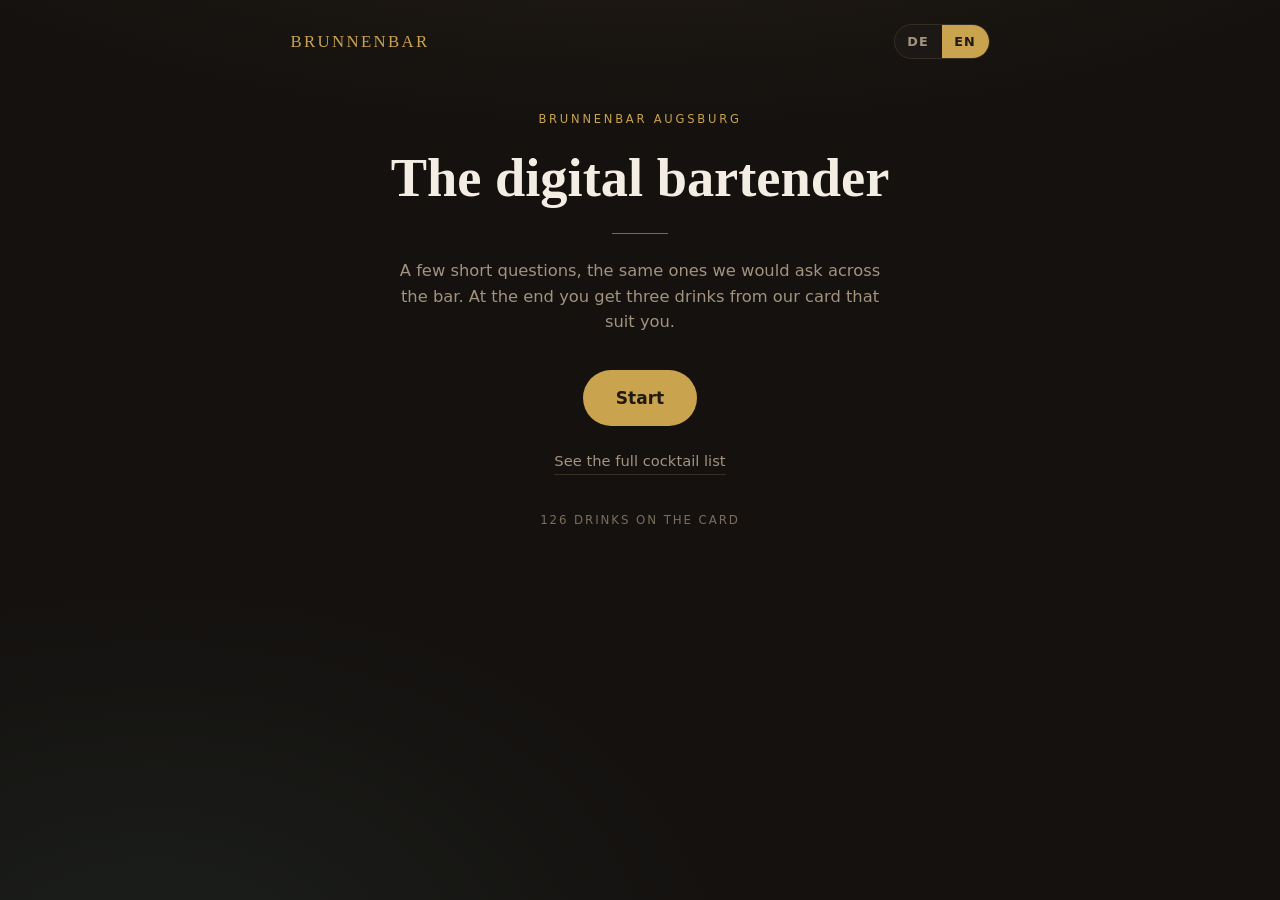
==== index.html @ a4b864c9 "Drive the recommender from the bar's own export Replaces the hand-inferred 43-drink menu with the Ba" ====
<!doctype html>
<html lang="de">
<head>
  <meta charset="utf-8">
  <meta name="viewport" content="width=device-width, initial-scale=1, viewport-fit=cover">
  <title>Der digitale Barkeeper – BrunnenBar Augsburg</title>
  <meta name="description" content="Sieben Fragen, drei passende Cocktails von unserer Karte. Der digitale Barkeeper der BrunnenBar in Augsburg.">
  <meta name="theme-color" content="#14110f">

  <meta property="og:type" content="website">
  <meta property="og:title" content="Der digitale Barkeeper – BrunnenBar">
  <meta property="og:description" content="Sieben Fragen, drei passende Cocktails von unserer Karte.">
  <meta property="og:locale" content="de_DE">
  <meta property="og:locale:alternate" content="en_GB">

  <link rel="icon" href="assets/favicon.svg" type="image/svg+xml">
  <link rel="stylesheet" href="assets/styles.css">
</head>
<body>
  <div class="shell">
    <header class="top">
      <a class="brand" href="https://brunnenbar.com">BrunnenBar</a>
      <nav class="lang" id="lang-toggle" aria-label="Sprache / Language"></nav>
    </header>

    <main id="stage" aria-live="polite"></main>

    <p id="live" class="sr-only" role="status" aria-live="polite"></p>

    <noscript>
      <h1>Der digitale Barkeeper</h1>
      <p>Für die Cocktail-Empfehlung wird JavaScript benötigt.
         Unsere vollständige Karte findest du hier:
         <a href="https://brunnenbar.com/cocktailkarte/">zur Cocktailkarte</a>.</p>
      <p><em>The cocktail recommender needs JavaScript. You can always find our full
         list <a href="https://brunnenbar.com/cocktailkarte/">here</a>.</em></p>
    </noscript>
  </div>

  <script src="data/menu.js"></script>
  <script src="data/questions.js"></script>
  <script src="assets/engine.js"></script>
  <script src="assets/app.js"></script>
</body>
</html>
---- assets/styles.css ----
/* =========================================================================
   BrunnenBar — Der digitale Barkeeper
   Mobile-first: most guests will open this on a phone, at a table, in low
   light. Large tap targets, high contrast, no hover-only affordances.
   ========================================================================= */

:root {
  --ink:        #14110f;
  --ink-2:      #1c1815;
  --ink-3:      #262019;
  --line:       #362d24;
  --line-soft:  #2b241d;

  --brass:      #c9a34e;
  --brass-lit:  #e3c684;
  --water:      #5d9d93;

  --cream:      #f4ede3;
  --muted:      #a2937f;
  --muted-dim:  #7a6d5d;

  --radius:     14px;
  --radius-lg:  20px;
  --maxw:       46rem;

  --serif: "Iowan Old Style", "Palatino Linotype", Palatino, Georgia, "Times New Roman", serif;
  --sans:  ui-sans-serif, system-ui, -apple-system, "Segoe UI", Roboto, "Helvetica Neue", Arial, sans-serif;

  --ease: cubic-bezier(0.22, 0.61, 0.36, 1);
}

*, *::before, *::after { box-sizing: border-box; }

html { -webkit-text-size-adjust: 100%; }

body {
  margin: 0;
  background: var(--ink);
  background-image:
    radial-gradient(90rem 40rem at 50% -18rem, rgba(201, 163, 78, 0.13), transparent 65%),
    radial-gradient(60rem 40rem at 12% 108%, rgba(93, 157, 147, 0.10), transparent 60%);
  background-attachment: fixed;
  color: var(--cream);
  font-family: var(--sans);
  font-size: 17px;
  line-height: 1.55;
  min-height: 100vh;
  -webkit-font-smoothing: antialiased;
}

h1, h2, h3 { font-family: var(--serif); font-weight: 600; line-height: 1.15; margin: 0; }

.shell {
  max-width: var(--maxw);
  margin: 0 auto;
  padding: 1.5rem 1.15rem 4rem;
}

/* ---------------------------------------------------------------- header */

.top {
  display: flex;
  align-items: center;
  justify-content: space-between;
  gap: 1rem;
  padding-bottom: 1.75rem;
}

.brand {
  font-family: var(--serif);
  font-size: 1.05rem;
  letter-spacing: 0.14em;
  text-transform: uppercase;
  color: var(--brass);
  text-decoration: none;
}

.lang {
  display: inline-flex;
  border: 1px solid var(--line);
  border-radius: 999px;
  overflow: hidden;
  background: var(--ink-2);
}

.lang button {
  appearance: none;
  border: 0;
  background: transparent;
  color: var(--muted);
  font: inherit;
  font-size: 0.8rem;
  font-weight: 600;
  letter-spacing: 0.08em;
  padding: 0.42rem 0.8rem;
  cursor: pointer;
  transition: color 0.18s var(--ease), background 0.18s var(--ease);
}

.lang button[aria-pressed="true"] { background: var(--brass); color: #211a10; }
.lang button:not([aria-pressed="true"]):hover { color: var(--cream); }

/* ------------------------------------------------------------ transitions */

.stage > * { animation: rise 0.42s var(--ease) both; }

@keyframes rise {
  from { opacity: 0; transform: translateY(10px); }
  to   { opacity: 1; transform: none; }
}

@media (prefers-reduced-motion: reduce) {
  .stage > *, * { animation: none !important; transition-duration: 0.01ms !important; }
}

/* ----------------------------------------------------------------- intro */

.intro { text-align: center; padding: 1.5rem 0 0; }

.kicker {
  font-size: 0.72rem;
  letter-spacing: 0.24em;
  text-transform: uppercase;
  color: var(--brass);
  margin: 0 0 1.1rem;
}

.intro h1 { font-size: clamp(2.3rem, 9vw, 3.4rem); }

.rule {
  width: 3.5rem;
  height: 1px;
  background: var(--brass);
  border: 0;
  margin: 1.5rem auto;
  opacity: 0.6;
}

.lede {
  color: var(--muted);
  max-width: 32rem;
  margin: 0 auto 2.25rem;
  font-size: 1.02rem;
}

/* --------------------------------------------------------------- buttons */

.btn {
  appearance: none;
  font: inherit;
  font-weight: 600;
  cursor: pointer;
  border-radius: 999px;
  padding: 0.85rem 2rem;
  border: 1px solid transparent;
  transition: transform 0.15s var(--ease), background 0.18s var(--ease),
              border-color 0.18s var(--ease), color 0.18s var(--ease);
}

.btn:active { transform: translateY(1px); }

/* The "full card" action is an <a>, not a <button> — strip the link chrome. */
a.btn { text-decoration: none; display: inline-block; }

.btn-primary { background: var(--brass); color: #211a10; }
.btn-primary:hover { background: var(--brass-lit); }
.btn-primary[disabled] {
  background: var(--ink-3);
  color: var(--muted-dim);
  cursor: not-allowed;
  border-color: var(--line);
}

.btn-ghost { background: transparent; color: var(--muted); border-color: var(--line); }
.btn-ghost:hover { color: var(--cream); border-color: var(--brass); }

.btn-quiet {
  background: none;
  border: 0;
  color: var(--muted-dim);
  font: inherit;
  font-size: 0.9rem;
  text-decoration: underline;
  text-underline-offset: 4px;
  cursor: pointer;
  padding: 0.5rem;
}
.btn-quiet:hover { color: var(--cream); }

.link-card {
  display: inline-block;
  margin-top: 1.5rem;
  color: var(--muted);
  font-size: 0.92rem;
  text-decoration: none;
  border-bottom: 1px solid var(--line);
  padding-bottom: 2px;
}
.link-card:hover { color: var(--brass); border-color: var(--brass); }

/* ------------------------------------------------------------------ quiz */

.progress { margin-bottom: 2rem; }

.progress-track {
  height: 2px;
  background: var(--line-soft);
  border-radius: 2px;
  overflow: hidden;
}

.progress-fill {
  height: 100%;
  background: var(--brass);
  width: 0;
  transition: width 0.45s var(--ease);
}

.progress-label {
  margin-top: 0.7rem;
  font-size: 0.74rem;
  letter-spacing: 0.18em;
  text-transform: uppercase;
  color: var(--muted-dim);
}

.q-title { font-size: clamp(1.6rem, 5.5vw, 2.15rem); margin-bottom: 0.6rem; }
.q-sub { color: var(--muted); margin: 0 0 1.75rem; font-size: 0.96rem; }

.options { display: grid; gap: 0.7rem; grid-template-columns: 1fr; }

@media (min-width: 34rem) {
  .options.cols-2 { grid-template-columns: 1fr 1fr; }
}

.option {
  appearance: none;
  text-align: left;
  font: inherit;
  color: var(--cream);
  background: var(--ink-2);
  border: 1px solid var(--line-soft);
  border-radius: var(--radius);
  padding: 1rem 1.15rem;
  cursor: pointer;
  display: flex;
  align-items: center;
  gap: 0.9rem;
  min-height: 3.6rem;
  transition: border-color 0.18s var(--ease), background 0.18s var(--ease),
              transform 0.12s var(--ease);
}

.option:hover { border-color: var(--brass); background: var(--ink-3); }
.option:active { transform: translateY(1px); }

.option[aria-pressed="true"] {
  border-color: var(--brass);
  background: linear-gradient(180deg, rgba(201, 163, 78, 0.16), rgba(201, 163, 78, 0.07));
}

.option-mark {
  flex: 0 0 auto;
  width: 1.15rem;
  height: 1.15rem;
  border-radius: 50%;
  border: 1.5px solid var(--muted-dim);
  display: grid;
  place-items: center;
  transition: border-color 0.18s var(--ease);
}

.option[aria-pressed="true"] .option-mark { border-color: var(--brass); }

.option-mark::after {
  content: "";
  width: 0.55rem;
  height: 0.55rem;
  border-radius: 50%;
  background: var(--brass);
  transform: scale(0);
  transition: transform 0.2s var(--ease);
}

.option[aria-pressed="true"] .option-mark::after { transform: scale(1); }

.option-body { min-width: 0; }
.option-label { font-weight: 600; display: block; }
.option-hint { display: block; color: var(--muted); font-size: 0.85rem; margin-top: 0.12rem; }

.nav {
  display: flex;
  align-items: center;
  justify-content: space-between;
  gap: 1rem;
  margin-top: 1.9rem;
  flex-wrap: wrap;
}

.nav-right { display: flex; align-items: center; gap: 0.6rem; margin-left: auto; }

/* --------------------------------------------------------------- results */

.results-head { text-align: center; margin-bottom: 2.25rem; }
.results-head h2 { font-size: clamp(1.9rem, 6.5vw, 2.6rem); }
.results-head p { color: var(--muted); margin: 0.7rem 0 0; font-size: 0.95rem; }

.notice {
  border: 1px solid var(--line);
  border-left: 2px solid var(--water);
  background: var(--ink-2);
  border-radius: var(--radius);
  padding: 0.85rem 1.1rem;
  color: var(--muted);
  font-size: 0.9rem;
  margin-bottom: 1.5rem;
}

.card {
  background: var(--ink-2);
  border: 1px solid var(--line-soft);
  border-radius: var(--radius-lg);
  padding: 1.5rem 1.35rem;
  margin-bottom: 1rem;
}

.card.hero {
  border-color: rgba(201, 163, 78, 0.45);
  background:
    linear-gradient(180deg, rgba(201, 163, 78, 0.08), transparent 45%),
    var(--ink-2);
}

.card-rank {
  font-size: 0.68rem;
  letter-spacing: 0.22em;
  text-transform: uppercase;
  color: var(--brass);
  margin-bottom: 0.85rem;
}

.card-top {
  display: flex;
  align-items: baseline;
  justify-content: space-between;
  gap: 1rem;
  flex-wrap: wrap;
}

.card h3 { font-size: clamp(1.5rem, 5vw, 1.95rem); }
.card.alt h3 { font-size: 1.3rem; }

.match {
  font-size: 0.76rem;
  letter-spacing: 0.1em;
  color: var(--muted-dim);
  white-space: nowrap;
  font-variant-numeric: tabular-nums;
}

.badges { display: flex; flex-wrap: wrap; gap: 0.4rem; margin-top: 0.75rem; }

.badge {
  font-size: 0.68rem;
  letter-spacing: 0.11em;
  text-transform: uppercase;
  font-weight: 600;
  padding: 0.28rem 0.6rem;
  border-radius: 999px;
  border: 1px solid var(--line);
  color: var(--muted);
}

.badge.house  { color: var(--brass); border-color: rgba(201, 163, 78, 0.5); }
.badge.zero   { color: var(--water); border-color: rgba(93, 157, 147, 0.5); }
.badge.na     { color: var(--water); border-color: rgba(93, 157, 147, 0.35); }

.note {
  font-family: var(--serif);
  font-size: 1.06rem;
  line-height: 1.5;
  color: var(--cream);
  margin: 1.1rem 0 0;
}

.card.alt .note { font-size: 0.98rem; color: var(--muted); }

.meta { margin-top: 1.25rem; padding-top: 1.15rem; border-top: 1px solid var(--line-soft); }

.meta-row { display: flex; gap: 0.6rem; font-size: 0.88rem; margin-top: 0.5rem; }
.meta-row:first-child { margin-top: 0; }

.meta-key {
  flex: 0 0 auto;
  color: var(--muted-dim);
  text-transform: uppercase;
  letter-spacing: 0.1em;
  font-size: 0.66rem;
  padding-top: 0.28rem;
  width: 5.5rem;
}

.meta-val { color: var(--muted); }

.why { margin: 1.15rem 0 0; padding: 0; list-style: none; }

.why li {
  position: relative;
  padding-left: 1.3rem;
  color: var(--muted);
  font-size: 0.9rem;
  margin-top: 0.35rem;
}

.why li::before {
  content: "";
  position: absolute;
  left: 0.15rem;
  top: 0.62rem;
  width: 0.42rem;
  height: 0.42rem;
  border-radius: 50%;
  background: var(--brass);
  opacity: 0.75;
}

.section-label {
  font-size: 0.7rem;
  letter-spacing: 0.22em;
  text-transform: uppercase;
  color: var(--muted-dim);
  margin: 2.5rem 0 1rem;
  display: flex;
  align-items: center;
  gap: 0.9rem;
}

.section-label::after {
  content: "";
  flex: 1;
  height: 1px;
  background: var(--line-soft);
}

.results-actions {
  display: flex;
  gap: 0.8rem;
  justify-content: center;
  flex-wrap: wrap;
  margin-top: 2.25rem;
}

/* ---------------------------------------------------------------- footer */

.foot {
  margin-top: 3.5rem;
  padding-top: 1.5rem;
  border-top: 1px solid var(--line-soft);
  color: var(--muted-dim);
  font-size: 0.8rem;
  text-align: center;
}

/* --------------------------------------------------------------- a11y ---- */

:focus-visible {
  outline: 2px solid var(--brass);
  outline-offset: 3px;
  border-radius: 4px;
}

.sr-only {
  position: absolute;
  width: 1px; height: 1px;
  padding: 0; margin: -1px;
  overflow: hidden;
  clip: rect(0 0 0 0);
  white-space: nowrap;
  border: 0;
}

/* --------------------------------------------------------------- print --- */

@media print {
  body { background: #fff; color: #000; }
  .top, .results-actions, .nav, .foot { display: none; }
  .card { border: 1px solid #ccc; background: #fff; page-break-inside: avoid; }
  .card h3, .note, .meta-val, .why li { color: #000; }
}

/* ------------------------------------------------------ strength scale --- */

.scale { display: grid; grid-template-columns: repeat(3, 1fr); gap: 0.6rem; }

@media (min-width: 34rem) { .scale { grid-template-columns: repeat(6, 1fr); } }

.scale-stop {
  appearance: none;
  font: inherit;
  color: var(--muted);
  background: var(--ink-2);
  border: 1px solid var(--line-soft);
  border-radius: var(--radius);
  padding: 0.85rem 0.4rem 0.7rem;
  cursor: pointer;
  display: flex;
  flex-direction: column;
  align-items: center;
  gap: 0.6rem;
  min-height: 4.4rem;
  transition: border-color 0.18s var(--ease), background 0.18s var(--ease),
              color 0.18s var(--ease);
}

.scale-stop:hover { border-color: var(--brass); background: var(--ink-3); }

.scale-stop[aria-pressed="true"] {
  border-color: var(--brass);
  color: var(--cream);
  background: linear-gradient(180deg, rgba(201, 163, 78, 0.16), rgba(201, 163, 78, 0.07));
}

/* Five pips per stop, filled to show intensity. Zero filled = alcohol free. */
.pips { display: flex; gap: 3px; height: 0.9rem; align-items: center; }

.pip {
  width: 0.34rem;
  height: 0.34rem;
  border-radius: 50%;
  background: var(--line);
  transition: background 0.18s var(--ease), transform 0.18s var(--ease);
}

.pip.on { background: var(--muted-dim); }

.scale-stop[aria-pressed="true"] .pip.on { background: var(--brass); transform: scale(1.25); }

.scale-label { font-size: 0.82rem; font-weight: 600; text-align: center; line-height: 1.2; }

/* ------------------------------------------------------ result extras --- */

.bartender-note {
  margin: 0.9rem 0 0;
  padding-left: 0.9rem;
  border-left: 2px solid var(--line);
  color: var(--muted);
  font-size: 0.9rem;
  line-height: 1.5;
}

.badge.best { color: var(--brass); border-color: rgba(201, 163, 78, 0.4); }
.badge.off  { color: var(--muted-dim); }

.meta-val.price { font-variant-numeric: tabular-nums; color: var(--cream); }

.data-note {
  margin-top: 2.25rem;
  font-size: 0.74rem;
  letter-spacing: 0.16em;
  text-transform: uppercase;
  color: var(--muted-dim);
}
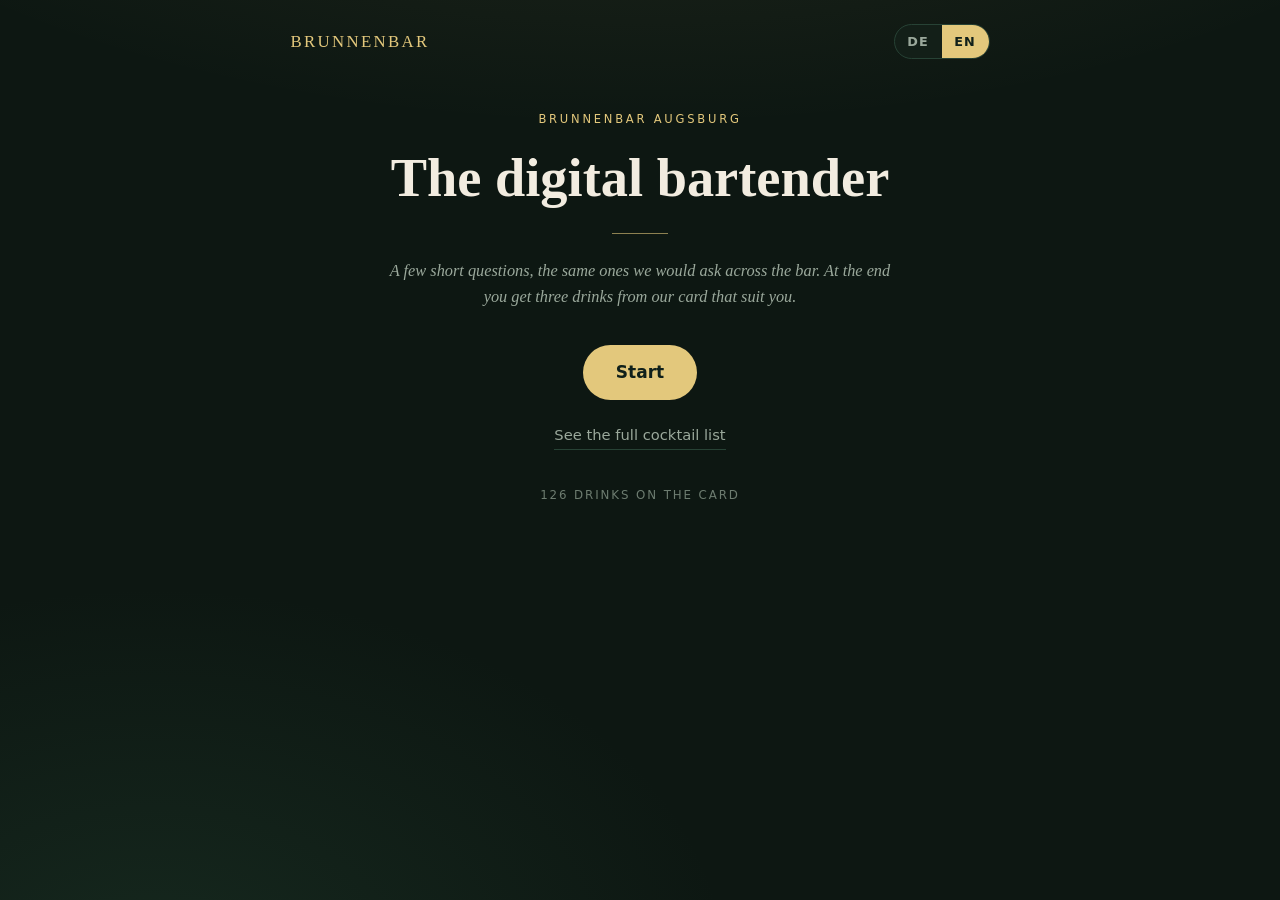
==== commit 1031ed6f: "Bring the palette onto the BrunnenBar brand Takes the forest green and champagne gold from the logo," ====
--- a/index.html
+++ b/index.html
@@ -4,12 +4,12 @@
   <meta charset="utf-8">
   <meta name="viewport" content="width=device-width, initial-scale=1, viewport-fit=cover">
   <title>Der digitale Barkeeper – BrunnenBar Augsburg</title>
-  <meta name="description" content="Sieben Fragen, drei passende Cocktails von unserer Karte. Der digitale Barkeeper der BrunnenBar in Augsburg.">
-  <meta name="theme-color" content="#14110f">
+  <meta name="description" content="Ein paar kurze Fragen, drei passende Drinks von unserer Karte. Der digitale Barkeeper der BrunnenBar in Augsburg.">
+  <meta name="theme-color" content="#0d1712">
 
   <meta property="og:type" content="website">
   <meta property="og:title" content="Der digitale Barkeeper – BrunnenBar">
-  <meta property="og:description" content="Sieben Fragen, drei passende Cocktails von unserer Karte.">
+  <meta property="og:description" content="Ein paar kurze Fragen, drei passende Drinks von unserer Karte.">
   <meta property="og:locale" content="de_DE">
   <meta property="og:locale:alternate" content="en_GB">
 
--- a/assets/styles.css
+++ b/assets/styles.css
@@ -5,19 +5,31 @@
    ========================================================================= */
 
 :root {
-  --ink:        #14110f;
-  --ink-2:      #1c1815;
-  --ink-3:      #262019;
-  --line:       #362d24;
-  --line-soft:  #2b241d;
-
-  --brass:      #c9a34e;
-  --brass-lit:  #e3c684;
-  --water:      #5d9d93;
-
-  --cream:      #f4ede3;
-  --muted:      #a2937f;
-  --muted-dim:  #7a6d5d;
+  /* BrunnenBar's forest green, driven right down to a near-black ground so
+     the page stays the dark version while still reading as the brand. Every
+     neutral carries the same green bias, which is what keeps it from looking
+     like a generic dark theme with a gold accent bolted on. */
+  --ink:        #0d1712;
+  --ink-2:      #131f18;
+  --ink-3:      #1a2a20;
+  --line:       #274235;
+  --line-soft:  #1e3327;
+
+  /* Champagne gold, straight off the logo and the printed card. */
+  --gold:       #e3c87c;
+  --gold-lit:   #f1dda6;
+  --gold-deep:  #c9a95c;
+
+  /* The card's own green, kept at full strength for secondary marks. */
+  --green:      #35664a;
+  --green-lit:  #5f9d76;
+
+  --cream:      #f2ece0;
+  --muted:      #9aa89b;
+  --muted-dim:  #6d7c70;
+
+  /* Text sitting on a gold fill. */
+  --on-gold:    #10201a;
 
   --radius:     14px;
   --radius-lg:  20px;
@@ -37,8 +49,8 @@
   margin: 0;
   background: var(--ink);
   background-image:
-    radial-gradient(90rem 40rem at 50% -18rem, rgba(201, 163, 78, 0.13), transparent 65%),
-    radial-gradient(60rem 40rem at 12% 108%, rgba(93, 157, 147, 0.10), transparent 60%);
+    radial-gradient(90rem 40rem at 50% -18rem, rgba(227, 200, 124, 0.11), transparent 65%),
+    radial-gradient(60rem 40rem at 12% 108%, rgba(53, 102, 74, 0.22), transparent 60%);
   background-attachment: fixed;
   color: var(--cream);
   font-family: var(--sans);
@@ -71,7 +83,7 @@
   font-size: 1.05rem;
   letter-spacing: 0.14em;
   text-transform: uppercase;
-  color: var(--brass);
+  color: var(--gold);
   text-decoration: none;
 }
 
@@ -97,7 +109,7 @@
   transition: color 0.18s var(--ease), background 0.18s var(--ease);
 }
 
-.lang button[aria-pressed="true"] { background: var(--brass); color: #211a10; }
+.lang button[aria-pressed="true"] { background: var(--gold); color: var(--on-gold); }
 .lang button:not([aria-pressed="true"]):hover { color: var(--cream); }
 
 /* ------------------------------------------------------------ transitions */
@@ -121,7 +133,7 @@
   font-size: 0.72rem;
   letter-spacing: 0.24em;
   text-transform: uppercase;
-  color: var(--brass);
+  color: var(--gold);
   margin: 0 0 1.1rem;
 }
 
@@ -130,13 +142,15 @@
 .rule {
   width: 3.5rem;
   height: 1px;
-  background: var(--brass);
+  background: var(--gold);
   border: 0;
   margin: 1.5rem auto;
   opacity: 0.6;
 }
 
 .lede {
+  font-family: var(--serif);
+  font-style: italic;
   color: var(--muted);
   max-width: 32rem;
   margin: 0 auto 2.25rem;
@@ -162,8 +176,8 @@
 /* The "full card" action is an <a>, not a <button> — strip the link chrome. */
 a.btn { text-decoration: none; display: inline-block; }
 
-.btn-primary { background: var(--brass); color: #211a10; }
-.btn-primary:hover { background: var(--brass-lit); }
+.btn-primary { background: var(--gold); color: var(--on-gold); }
+.btn-primary:hover { background: var(--gold-lit); }
 .btn-primary[disabled] {
   background: var(--ink-3);
   color: var(--muted-dim);
@@ -172,7 +186,7 @@
 }
 
 .btn-ghost { background: transparent; color: var(--muted); border-color: var(--line); }
-.btn-ghost:hover { color: var(--cream); border-color: var(--brass); }
+.btn-ghost:hover { color: var(--cream); border-color: var(--gold); }
 
 .btn-quiet {
   background: none;
@@ -196,7 +210,7 @@
   border-bottom: 1px solid var(--line);
   padding-bottom: 2px;
 }
-.link-card:hover { color: var(--brass); border-color: var(--brass); }
+.link-card:hover { color: var(--gold); border-color: var(--gold); }
 
 /* ------------------------------------------------------------------ quiz */
 
@@ -211,7 +225,7 @@
 
 .progress-fill {
   height: 100%;
-  background: var(--brass);
+  background: var(--gold);
   width: 0;
   transition: width 0.45s var(--ease);
 }
@@ -251,12 +265,12 @@
               transform 0.12s var(--ease);
 }
 
-.option:hover { border-color: var(--brass); background: var(--ink-3); }
+.option:hover { border-color: var(--gold); background: var(--ink-3); }
 .option:active { transform: translateY(1px); }
 
 .option[aria-pressed="true"] {
-  border-color: var(--brass);
-  background: linear-gradient(180deg, rgba(201, 163, 78, 0.16), rgba(201, 163, 78, 0.07));
+  border-color: var(--gold);
+  background: linear-gradient(180deg, rgba(227, 200, 124, 0.15), rgba(227, 200, 124, 0.06));
 }
 
 .option-mark {
@@ -270,14 +284,14 @@
   transition: border-color 0.18s var(--ease);
 }
 
-.option[aria-pressed="true"] .option-mark { border-color: var(--brass); }
+.option[aria-pressed="true"] .option-mark { border-color: var(--gold); }
 
 .option-mark::after {
   content: "";
   width: 0.55rem;
   height: 0.55rem;
   border-radius: 50%;
-  background: var(--brass);
+  background: var(--gold);
   transform: scale(0);
   transition: transform 0.2s var(--ease);
 }
@@ -307,7 +321,7 @@
 
 .notice {
   border: 1px solid var(--line);
-  border-left: 2px solid var(--water);
+  border-left: 2px solid var(--green-lit);
   background: var(--ink-2);
   border-radius: var(--radius);
   padding: 0.85rem 1.1rem;
@@ -325,9 +339,9 @@
 }
 
 .card.hero {
-  border-color: rgba(201, 163, 78, 0.45);
+  border-color: rgba(227, 200, 124, 0.45);
   background:
-    linear-gradient(180deg, rgba(201, 163, 78, 0.08), transparent 45%),
+    linear-gradient(180deg, rgba(227, 200, 124, 0.07), transparent 45%),
     var(--ink-2);
 }
 
@@ -335,7 +349,7 @@
   font-size: 0.68rem;
   letter-spacing: 0.22em;
   text-transform: uppercase;
-  color: var(--brass);
+  color: var(--gold);
   margin-bottom: 0.85rem;
 }
 
@@ -371,12 +385,13 @@
   color: var(--muted);
 }
 
-.badge.house  { color: var(--brass); border-color: rgba(201, 163, 78, 0.5); }
-.badge.zero   { color: var(--water); border-color: rgba(93, 157, 147, 0.5); }
-.badge.na     { color: var(--water); border-color: rgba(93, 157, 147, 0.35); }
+.badge.house  { color: var(--gold); border-color: rgba(227, 200, 124, 0.5); }
+.badge.zero   { color: var(--green-lit); border-color: rgba(95, 157, 118, 0.5); }
+.badge.na     { color: var(--green-lit); border-color: rgba(95, 157, 118, 0.35); }
 
 .note {
   font-family: var(--serif);
+  font-style: italic;
   font-size: 1.06rem;
   line-height: 1.5;
   color: var(--cream);
@@ -420,7 +435,7 @@
   width: 0.42rem;
   height: 0.42rem;
   border-radius: 50%;
-  background: var(--brass);
+  background: var(--gold);
   opacity: 0.75;
 }
 
@@ -464,7 +479,7 @@
 /* --------------------------------------------------------------- a11y ---- */
 
 :focus-visible {
-  outline: 2px solid var(--brass);
+  outline: 2px solid var(--gold);
   outline-offset: 3px;
   border-radius: 4px;
 }
@@ -512,12 +527,12 @@
               color 0.18s var(--ease);
 }
 
-.scale-stop:hover { border-color: var(--brass); background: var(--ink-3); }
+.scale-stop:hover { border-color: var(--gold); background: var(--ink-3); }
 
 .scale-stop[aria-pressed="true"] {
-  border-color: var(--brass);
+  border-color: var(--gold);
   color: var(--cream);
-  background: linear-gradient(180deg, rgba(201, 163, 78, 0.16), rgba(201, 163, 78, 0.07));
+  background: linear-gradient(180deg, rgba(227, 200, 124, 0.15), rgba(227, 200, 124, 0.06));
 }
 
 /* Five pips per stop, filled to show intensity. Zero filled = alcohol free. */
@@ -533,7 +548,7 @@
 
 .pip.on { background: var(--muted-dim); }
 
-.scale-stop[aria-pressed="true"] .pip.on { background: var(--brass); transform: scale(1.25); }
+.scale-stop[aria-pressed="true"] .pip.on { background: var(--gold); transform: scale(1.25); }
 
 .scale-label { font-size: 0.82rem; font-weight: 600; text-align: center; line-height: 1.2; }
 
@@ -548,7 +563,7 @@
   line-height: 1.5;
 }
 
-.badge.best { color: var(--brass); border-color: rgba(201, 163, 78, 0.4); }
+.badge.best { color: var(--gold); border-color: rgba(227, 200, 124, 0.4); }
 .badge.off  { color: var(--muted-dim); }
 
 .meta-val.price { font-variant-numeric: tabular-nums; color: var(--cream); }
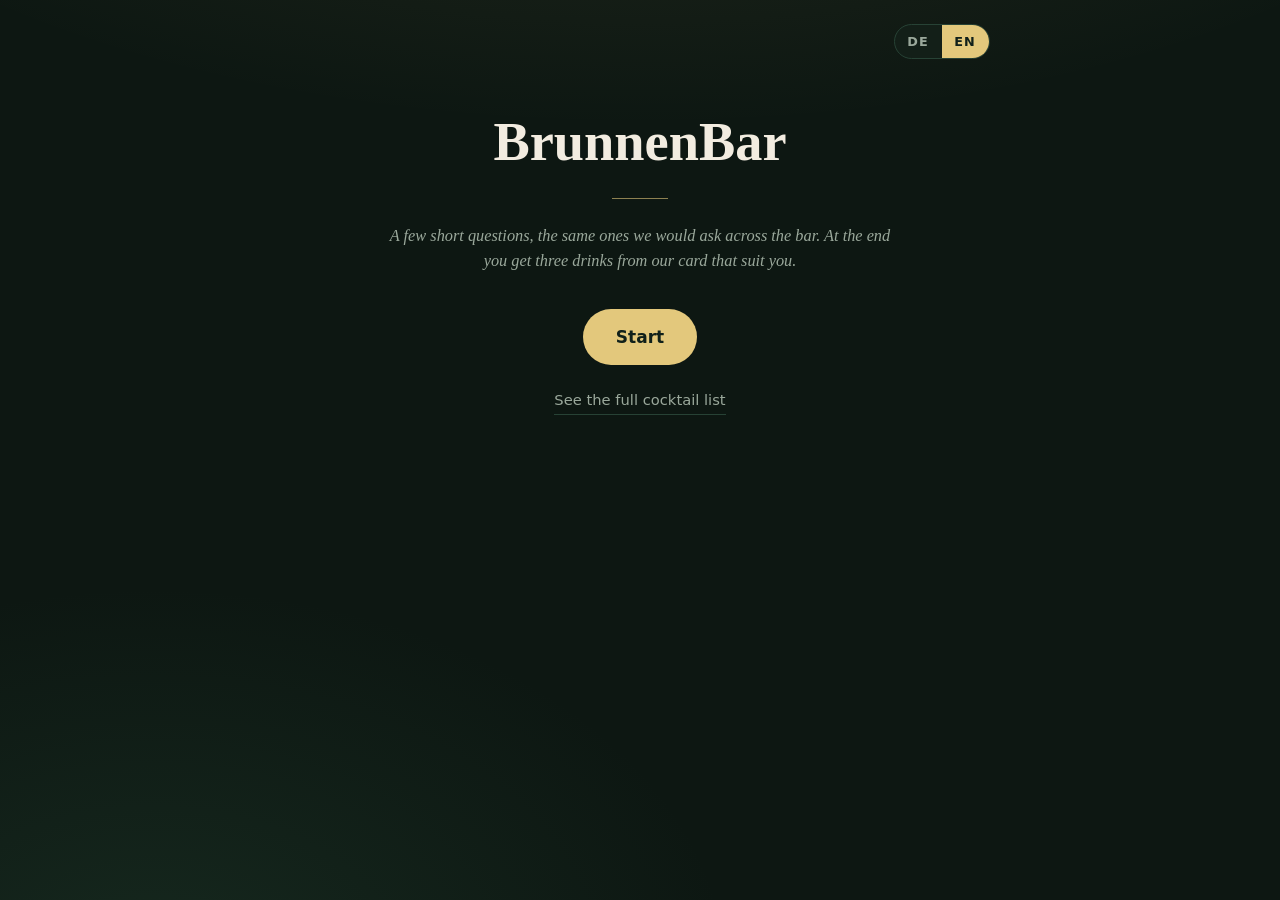
==== commit e2d952a6: "Call it BrunnenBar, strip the chrome, add Barkeeper's Choice Renames the tool to BrunnenBar and remo" ====
--- a/index.html
+++ b/index.html
@@ -3,12 +3,12 @@
 <head>
   <meta charset="utf-8">
   <meta name="viewport" content="width=device-width, initial-scale=1, viewport-fit=cover">
-  <title>Der digitale Barkeeper – BrunnenBar Augsburg</title>
-  <meta name="description" content="Ein paar kurze Fragen, drei passende Drinks von unserer Karte. Der digitale Barkeeper der BrunnenBar in Augsburg.">
+  <title>BrunnenBar – Welcher Drink passt zu dir?</title>
+  <meta name="description" content="Ein paar kurze Fragen, drei passende Drinks von unserer Karte. Die BrunnenBar in Augsburg, direkt am Wasser.">
   <meta name="theme-color" content="#0d1712">
 
   <meta property="og:type" content="website">
-  <meta property="og:title" content="Der digitale Barkeeper – BrunnenBar">
+  <meta property="og:title" content="BrunnenBar – Welcher Drink passt zu dir?">
   <meta property="og:description" content="Ein paar kurze Fragen, drei passende Drinks von unserer Karte.">
   <meta property="og:locale" content="de_DE">
   <meta property="og:locale:alternate" content="en_GB">
@@ -19,7 +19,6 @@
 <body>
   <div class="shell">
     <header class="top">
-      <a class="brand" href="https://brunnenbar.com">BrunnenBar</a>
       <nav class="lang" id="lang-toggle" aria-label="Sprache / Language"></nav>
     </header>
 
@@ -28,7 +27,7 @@
     <p id="live" class="sr-only" role="status" aria-live="polite"></p>
 
     <noscript>
-      <h1>Der digitale Barkeeper</h1>
+      <h1>BrunnenBar</h1>
       <p>Für die Cocktail-Empfehlung wird JavaScript benötigt.
          Unsere vollständige Karte findest du hier:
          <a href="https://brunnenbar.com/cocktailkarte/">zur Cocktailkarte</a>.</p>
--- a/assets/styles.css
+++ b/assets/styles.css
@@ -1,5 +1,5 @@
 /* =========================================================================
-   BrunnenBar — Der digitale Barkeeper
+   BrunnenBar — Cocktail recommender
    Mobile-first: most guests will open this on a phone, at a table, in low
    light. Large tap targets, high contrast, no hover-only affordances.
    ========================================================================= */
@@ -73,18 +73,9 @@
 .top {
   display: flex;
   align-items: center;
-  justify-content: space-between;
+  justify-content: flex-end;
   gap: 1rem;
   padding-bottom: 1.75rem;
-}
-
-.brand {
-  font-family: var(--serif);
-  font-size: 1.05rem;
-  letter-spacing: 0.14em;
-  text-transform: uppercase;
-  color: var(--gold);
-  text-decoration: none;
 }
 
 .lang {
@@ -128,14 +119,6 @@
 /* ----------------------------------------------------------------- intro */
 
 .intro { text-align: center; padding: 1.5rem 0 0; }
-
-.kicker {
-  font-size: 0.72rem;
-  letter-spacing: 0.24em;
-  text-transform: uppercase;
-  color: var(--gold);
-  margin: 0 0 1.1rem;
-}
 
 .intro h1 { font-size: clamp(2.3rem, 9vw, 3.4rem); }
 
@@ -245,7 +228,13 @@
 
 @media (min-width: 34rem) {
   .options.cols-2 { grid-template-columns: 1fr 1fr; }
-}
+  .options.cols-2 .option-wide { grid-column: 1 / -1; }
+}
+
+/* Handing the choice back to the bar is a different kind of answer to
+   picking a flavour, so it sits apart from the grid above it. */
+.option-wide { margin-top: 0.5rem; border-style: dashed; }
+.option-wide[aria-pressed="true"] { border-style: solid; }
 
 .option {
   appearance: none;
@@ -568,10 +557,3 @@
 
 .meta-val.price { font-variant-numeric: tabular-nums; color: var(--cream); }
 
-.data-note {
-  margin-top: 2.25rem;
-  font-size: 0.74rem;
-  letter-spacing: 0.16em;
-  text-transform: uppercase;
-  color: var(--muted-dim);
-}
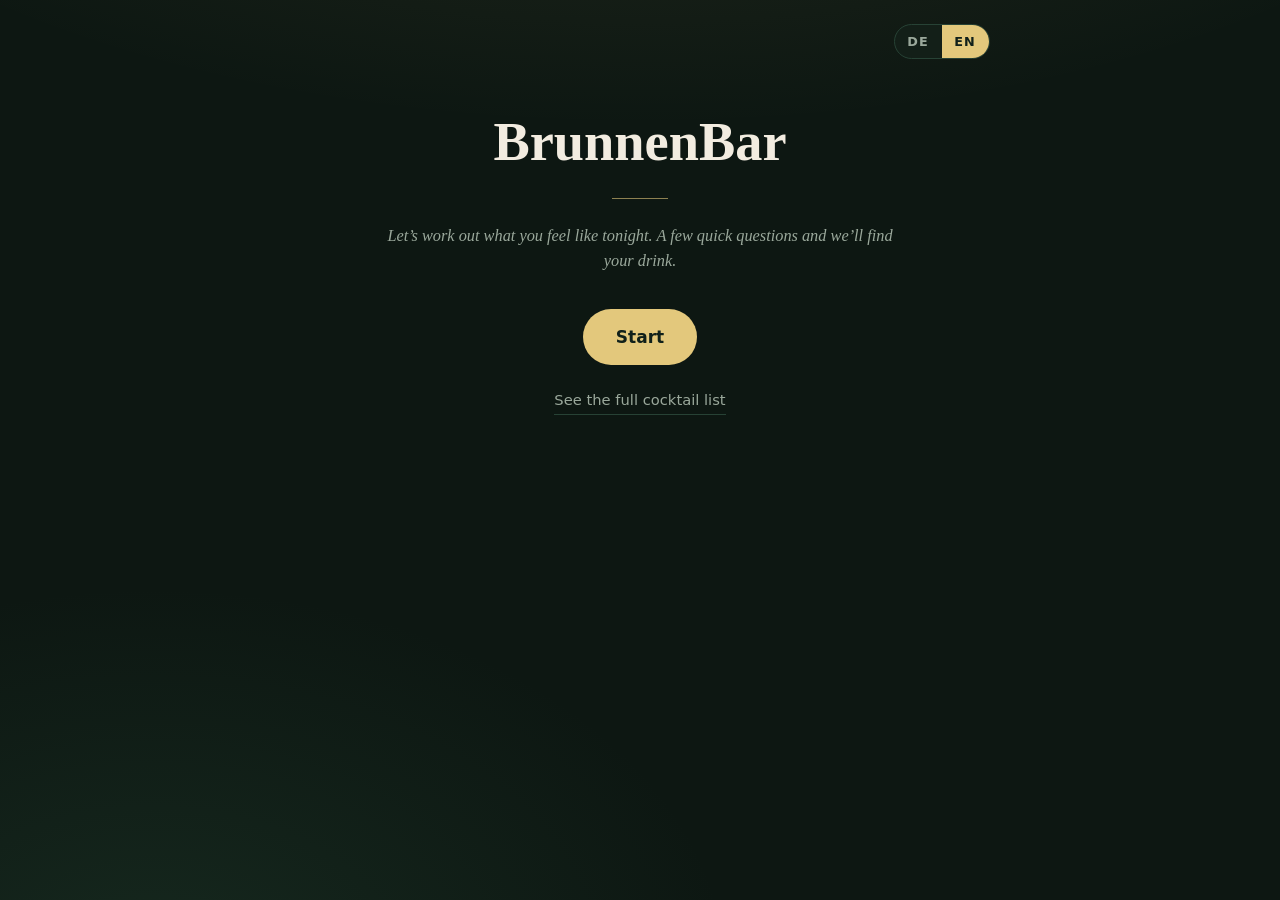
==== commit e0312ed4: "Stop German leaking into the English interface Switching to English left four things in German: ingr" ====
--- a/index.html
+++ b/index.html
@@ -37,6 +37,7 @@
   </div>
 
   <script src="data/menu.js"></script>
+  <script src="data/terms.js"></script>
   <script src="data/questions.js"></script>
   <script src="assets/engine.js"></script>
   <script src="assets/app.js"></script>
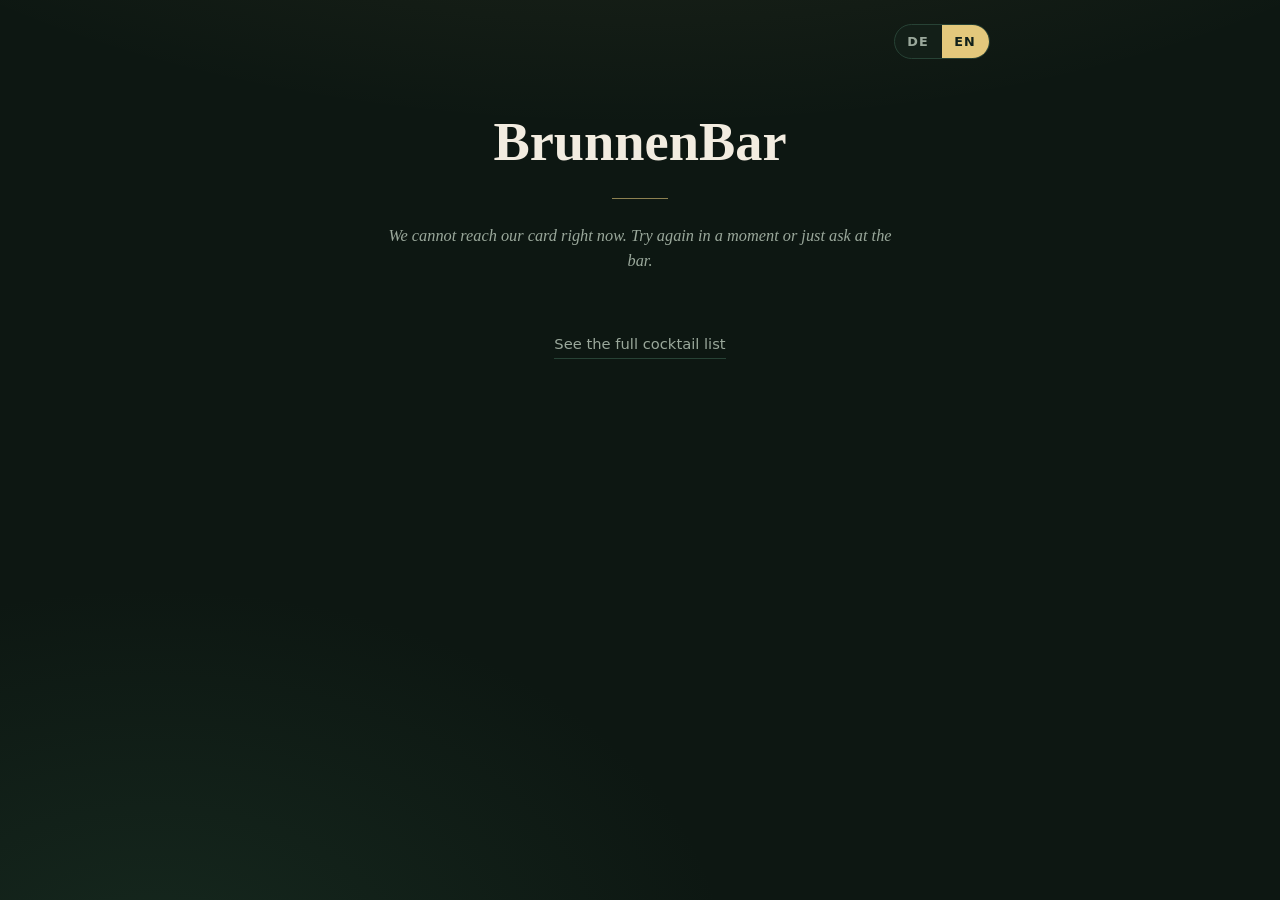
==== commit 2f457f1b: "Read the live menu, and stop shipping a copy of it The app now fetches the one source at startup and" ====
--- a/index.html
+++ b/index.html
@@ -14,6 +14,7 @@
   <meta property="og:locale:alternate" content="en_GB">
 
   <link rel="icon" href="assets/favicon.svg" type="image/svg+xml">
+  <link rel="stylesheet" href="assets/brunnenbar-theme.css">
   <link rel="stylesheet" href="assets/styles.css">
 </head>
 <body>
@@ -36,9 +37,10 @@
     </noscript>
   </div>
 
-  <script src="data/menu.js"></script>
-  <script src="data/terms.js"></script>
   <script src="data/questions.js"></script>
+  <script src="assets/spirits.js"></script>
+  <script src="assets/menu-source.js"></script>
+  <script src="assets/menu-adapt.js"></script>
   <script src="assets/engine.js"></script>
   <script src="assets/app.js"></script>
 </body>
--- a/assets/brunnenbar-theme.css
+++ b/assets/brunnenbar-theme.css
@@ -0,0 +1,597 @@
+/* =========================================================================
+   BrunnenBar — house theme
+   =========================================================================
+   The shared look for every BrunnenBar recommender. Nothing in this file
+   knows about cocktails, whiskey or tequila. Copy it verbatim into a new app,
+   link it first, then put whatever that app needs on its own in a second
+   stylesheet after it.
+
+   Mobile-first throughout. Most guests open these on a phone, at a table, in
+   low light. Large tap targets, high contrast, no hover-only affordances.
+
+   Full explanation and copy-paste recipes: docs/design-system.md
+   ========================================================================= */
+
+:root {
+  /* Grounds. BrunnenBar's forest green driven right down to a near-black, so
+     the page stays dark while still reading as the brand. Every neutral
+     carries the same green bias, which is what keeps it from looking like a
+     generic dark theme with a gold accent bolted on. Do not swap these for
+     grey, that is the single change that would break the whole look. */
+  --ink:        #0d1712;   /* page ground */
+  --ink-2:      #131f18;   /* cards, options, anything raised off the page */
+  --ink-3:      #1a2a20;   /* hover state of a raised surface */
+  --line:       #274235;   /* visible border */
+  --line-soft:  #1e3327;   /* resting border, dividers */
+
+  /* Champagne gold, straight off the logo and the printed card. The only
+     accent. Selection, progress, focus and the primary action are all gold,
+     nothing else is. */
+  --gold:       #e3c87c;
+  --gold-lit:   #f1dda6;   /* hover on a gold fill */
+  --gold-deep:  #c9a95c;   /* reserved for gold on light, print, small type */
+
+  /* The card's own green, kept at full strength for secondary marks. Second
+     accent only, never competes with gold. */
+  --green:      #35664a;
+  --green-lit:  #5f9d76;
+
+  --cream:      #f2ece0;   /* body text */
+  --muted:      #9aa89b;   /* secondary text */
+  --muted-dim:  #6d7c70;   /* labels, disabled, the quietest thing readable */
+
+  --on-gold:    #10201a;   /* text sitting on a gold fill */
+
+  --radius:     14px;      /* options, notices, small cards */
+  --radius-lg:  20px;      /* result cards */
+  --maxw:       46rem;     /* one column, never wider, on any screen */
+
+  --serif: "Iowan Old Style", "Palatino Linotype", Palatino, Georgia, "Times New Roman", serif;
+  --sans:  ui-sans-serif, system-ui, -apple-system, "Segoe UI", Roboto, "Helvetica Neue", Arial, sans-serif;
+
+  --ease: cubic-bezier(0.22, 0.61, 0.36, 1);
+}
+
+*, *::before, *::after { box-sizing: border-box; }
+
+html { -webkit-text-size-adjust: 100%; }
+
+body {
+  margin: 0;
+  background: var(--ink);
+  /* Two soft washes, gold from above and green from the lower left. They are
+     what stop a flat near-black from looking cheap. Fixed, so scrolling does
+     not drag them. */
+  background-image:
+    radial-gradient(90rem 40rem at 50% -18rem, rgba(227, 200, 124, 0.11), transparent 65%),
+    radial-gradient(60rem 40rem at 12% 108%, rgba(53, 102, 74, 0.22), transparent 60%);
+  background-attachment: fixed;
+  color: var(--cream);
+  font-family: var(--sans);
+  font-size: 17px;
+  line-height: 1.55;
+  min-height: 100vh;
+  -webkit-font-smoothing: antialiased;
+}
+
+/* Serif for every heading, sans for everything else. That one split does most
+   of the work of making it feel like a bar and not a form. */
+h1, h2, h3 { font-family: var(--serif); font-weight: 600; line-height: 1.15; margin: 0; }
+
+.shell {
+  max-width: var(--maxw);
+  margin: 0 auto;
+  padding: 1.5rem 1.15rem 4rem;
+}
+
+/* ---------------------------------------------------------------- header */
+
+.top {
+  display: flex;
+  align-items: center;
+  justify-content: flex-end;
+  gap: 1rem;
+  padding-bottom: 1.75rem;
+}
+
+.lang {
+  display: inline-flex;
+  border: 1px solid var(--line);
+  border-radius: 999px;
+  overflow: hidden;
+  background: var(--ink-2);
+}
+
+.lang button {
+  appearance: none;
+  border: 0;
+  background: transparent;
+  color: var(--muted);
+  font: inherit;
+  font-size: 0.8rem;
+  font-weight: 600;
+  letter-spacing: 0.08em;
+  padding: 0.42rem 0.8rem;
+  cursor: pointer;
+  transition: color 0.18s var(--ease), background 0.18s var(--ease);
+}
+
+.lang button[aria-pressed="true"] { background: var(--gold); color: var(--on-gold); }
+.lang button:not([aria-pressed="true"]):hover { color: var(--cream); }
+
+/* ------------------------------------------------------------ transitions */
+
+.stage > * { animation: rise 0.42s var(--ease) both; }
+
+@keyframes rise {
+  from { opacity: 0; transform: translateY(10px); }
+  to   { opacity: 1; transform: none; }
+}
+
+@media (prefers-reduced-motion: reduce) {
+  .stage > *, * { animation: none !important; transition-duration: 0.01ms !important; }
+}
+
+/* ----------------------------------------------------------------- intro */
+
+.intro { text-align: center; padding: 1.5rem 0 0; }
+
+.intro h1 { font-size: clamp(2.3rem, 9vw, 3.4rem); }
+
+.rule {
+  width: 3.5rem;
+  height: 1px;
+  background: var(--gold);
+  border: 0;
+  margin: 1.5rem auto;
+  opacity: 0.6;
+}
+
+.lede {
+  font-family: var(--serif);
+  font-style: italic;
+  color: var(--muted);
+  max-width: 32rem;
+  margin: 0 auto 2.25rem;
+  font-size: 1.02rem;
+}
+
+/* --------------------------------------------------------------- buttons */
+
+.btn {
+  appearance: none;
+  font: inherit;
+  font-weight: 600;
+  cursor: pointer;
+  border-radius: 999px;
+  padding: 0.85rem 2rem;
+  border: 1px solid transparent;
+  transition: transform 0.15s var(--ease), background 0.18s var(--ease),
+              border-color 0.18s var(--ease), color 0.18s var(--ease);
+}
+
+.btn:active { transform: translateY(1px); }
+
+/* A link styled as a button still needs the link chrome stripped. */
+a.btn { text-decoration: none; display: inline-block; }
+
+.btn-primary { background: var(--gold); color: var(--on-gold); }
+.btn-primary:hover { background: var(--gold-lit); }
+.btn-primary[disabled] {
+  background: var(--ink-3);
+  color: var(--muted-dim);
+  cursor: not-allowed;
+  border-color: var(--line);
+}
+
+.btn-ghost { background: transparent; color: var(--muted); border-color: var(--line); }
+.btn-ghost:hover { color: var(--cream); border-color: var(--gold); }
+
+.btn-quiet {
+  background: none;
+  border: 0;
+  color: var(--muted-dim);
+  font: inherit;
+  font-size: 0.9rem;
+  text-decoration: underline;
+  text-underline-offset: 4px;
+  cursor: pointer;
+  padding: 0.5rem;
+}
+.btn-quiet:hover { color: var(--cream); }
+
+.link-card {
+  display: inline-block;
+  margin-top: 1.5rem;
+  color: var(--muted);
+  font-size: 0.92rem;
+  text-decoration: none;
+  border-bottom: 1px solid var(--line);
+  padding-bottom: 2px;
+}
+.link-card:hover { color: var(--gold); border-color: var(--gold); }
+
+/* --------------------------------------------------------------- progress */
+
+.progress { margin-bottom: 2rem; }
+
+.progress-track {
+  height: 2px;
+  background: var(--line-soft);
+  border-radius: 2px;
+  overflow: hidden;
+}
+
+.progress-fill {
+  height: 100%;
+  background: var(--gold);
+  width: 0;
+  transition: width 0.45s var(--ease);
+}
+
+.progress-label {
+  margin-top: 0.7rem;
+  font-size: 0.74rem;
+  letter-spacing: 0.18em;
+  text-transform: uppercase;
+  color: var(--muted-dim);
+}
+
+/* -------------------------------------------------------------- questions */
+
+.q-title { font-size: clamp(1.6rem, 5.5vw, 2.15rem); margin-bottom: 0.6rem; }
+.q-sub { color: var(--muted); margin: 0 0 1.75rem; font-size: 0.96rem; }
+
+.options { display: grid; gap: 0.7rem; grid-template-columns: 1fr; }
+
+/* One column on a phone, two from roughly a large phone in landscape up.
+   34rem is the only layout breakpoint in the whole theme. */
+@media (min-width: 34rem) {
+  .options.cols-2 { grid-template-columns: 1fr 1fr; }
+  .options.cols-2 .option-wide { grid-column: 1 / -1; }
+}
+
+/* An answer of a different kind to the ones above it, such as handing the
+   choice back to the bar. Dashed until chosen, so it reads as an aside. */
+.option-wide { margin-top: 0.5rem; border-style: dashed; }
+.option-wide[aria-pressed="true"] { border-style: solid; }
+
+.option {
+  appearance: none;
+  text-align: left;
+  font: inherit;
+  color: var(--cream);
+  background: var(--ink-2);
+  border: 1px solid var(--line-soft);
+  border-radius: var(--radius);
+  padding: 1rem 1.15rem;
+  cursor: pointer;
+  display: flex;
+  align-items: center;
+  gap: 0.9rem;
+  min-height: 3.6rem;   /* thumb-sized, do not shrink */
+  transition: border-color 0.18s var(--ease), background 0.18s var(--ease),
+              transform 0.12s var(--ease);
+}
+
+.option:hover { border-color: var(--gold); background: var(--ink-3); }
+.option:active { transform: translateY(1px); }
+
+.option[aria-pressed="true"] {
+  border-color: var(--gold);
+  background: linear-gradient(180deg, rgba(227, 200, 124, 0.15), rgba(227, 200, 124, 0.06));
+}
+
+.option-mark {
+  flex: 0 0 auto;
+  width: 1.15rem;
+  height: 1.15rem;
+  border-radius: 50%;
+  border: 1.5px solid var(--muted-dim);
+  display: grid;
+  place-items: center;
+  transition: border-color 0.18s var(--ease);
+}
+
+.option[aria-pressed="true"] .option-mark { border-color: var(--gold); }
+
+.option-mark::after {
+  content: "";
+  width: 0.55rem;
+  height: 0.55rem;
+  border-radius: 50%;
+  background: var(--gold);
+  transform: scale(0);
+  transition: transform 0.2s var(--ease);
+}
+
+.option[aria-pressed="true"] .option-mark::after { transform: scale(1); }
+
+.option-body { min-width: 0; }
+.option-label { font-weight: 600; display: block; }
+.option-hint { display: block; color: var(--muted); font-size: 0.85rem; margin-top: 0.12rem; }
+
+.nav {
+  display: flex;
+  align-items: center;
+  justify-content: space-between;
+  gap: 1rem;
+  margin-top: 1.9rem;
+  flex-wrap: wrap;
+}
+
+.nav-right { display: flex; align-items: center; gap: 0.6rem; margin-left: auto; }
+
+/* ----------------------------------------------------------------- scale */
+/* An intensity picker. Cocktails use it for strength on six stops, whiskey
+   uses it for peat on five, tequila will use it for how much agave shows.
+   Three across on a phone, six across once there is room, and an app with a
+   different number of stops sets the two variables on its own .scale rather
+   than restating the grid. */
+
+.scale {
+  display: grid;
+  grid-template-columns: repeat(var(--scale-cols-sm, 3), 1fr);
+  gap: 0.6rem;
+}
+
+@media (min-width: 34rem) {
+  .scale { grid-template-columns: repeat(var(--scale-cols, 6), 1fr); }
+}
+
+.scale-stop {
+  appearance: none;
+  font: inherit;
+  color: var(--muted);
+  background: var(--ink-2);
+  border: 1px solid var(--line-soft);
+  border-radius: var(--radius);
+  padding: 0.85rem 0.4rem 0.7rem;
+  cursor: pointer;
+  display: flex;
+  flex-direction: column;
+  align-items: center;
+  gap: 0.6rem;
+  min-height: 4.4rem;
+  transition: border-color 0.18s var(--ease), background 0.18s var(--ease),
+              color 0.18s var(--ease);
+}
+
+.scale-stop:hover { border-color: var(--gold); background: var(--ink-3); }
+
+.scale-stop[aria-pressed="true"] {
+  border-color: var(--gold);
+  color: var(--cream);
+  background: linear-gradient(180deg, rgba(227, 200, 124, 0.15), rgba(227, 200, 124, 0.06));
+}
+
+/* Five pips per stop, filled to show intensity. A rising bar was tried first
+   and became unreadable the moment the labels wrapped. */
+.pips { display: flex; gap: 3px; height: 0.9rem; align-items: center; }
+
+.pip {
+  width: 0.34rem;
+  height: 0.34rem;
+  border-radius: 50%;
+  background: var(--line);
+  transition: background 0.18s var(--ease), transform 0.18s var(--ease);
+}
+
+.pip.on { background: var(--muted-dim); }
+
+.scale-stop[aria-pressed="true"] .pip.on { background: var(--gold); transform: scale(1.25); }
+
+.scale-label { font-size: 0.82rem; font-weight: 600; text-align: center; line-height: 1.2; }
+
+/* --------------------------------------------------------------- results */
+
+.results-head { text-align: center; margin-bottom: 2.25rem; }
+.results-head h2 { font-size: clamp(1.9rem, 6.5vw, 2.6rem); }
+.results-head p { color: var(--muted); margin: 0.7rem 0 0; font-size: 0.95rem; }
+
+/* Said out loud when the app had to bend a rule to answer at all. Green rule
+   on the left, never red, because it is information and not a failure. */
+.notice {
+  border: 1px solid var(--line);
+  border-left: 2px solid var(--green-lit);
+  background: var(--ink-2);
+  border-radius: var(--radius);
+  padding: 0.85rem 1.1rem;
+  color: var(--muted);
+  font-size: 0.9rem;
+  margin-bottom: 1.5rem;
+}
+
+.card {
+  background: var(--ink-2);
+  border: 1px solid var(--line-soft);
+  border-radius: var(--radius-lg);
+  padding: 1.5rem 1.35rem;
+  margin-bottom: 1rem;
+}
+
+/* The top recommendation. Gold edge and a gold wash off the top, so the eye
+   lands on it before it reads a word. Exactly one card per screen gets this. */
+.card.hero {
+  border-color: rgba(227, 200, 124, 0.45);
+  background:
+    linear-gradient(180deg, rgba(227, 200, 124, 0.07), transparent 45%),
+    var(--ink-2);
+}
+
+.card-rank {
+  font-size: 0.68rem;
+  letter-spacing: 0.22em;
+  text-transform: uppercase;
+  color: var(--gold);
+  margin-bottom: 0.85rem;
+}
+
+.card-top {
+  display: flex;
+  align-items: baseline;
+  justify-content: space-between;
+  gap: 1rem;
+  flex-wrap: wrap;
+}
+
+.card h3 { font-size: clamp(1.5rem, 5vw, 1.95rem); }
+.card.alt h3 { font-size: 1.3rem; }
+
+.match {
+  font-size: 0.76rem;
+  letter-spacing: 0.1em;
+  color: var(--muted-dim);
+  white-space: nowrap;
+  font-variant-numeric: tabular-nums;
+}
+
+.badges { display: flex; flex-wrap: wrap; gap: 0.4rem; margin-top: 0.75rem; }
+
+.badge {
+  font-size: 0.68rem;
+  letter-spacing: 0.11em;
+  text-transform: uppercase;
+  font-weight: 600;
+  padding: 0.28rem 0.6rem;
+  border-radius: 999px;
+  border: 1px solid var(--line);
+  color: var(--muted);
+}
+
+/* Three variants and no more. Gold says the house stands behind it, green
+   says it is a property worth knowing, quiet says it is a caveat. */
+.badge.accent { color: var(--gold);      border-color: rgba(227, 200, 124, 0.5); }
+.badge.good   { color: var(--green-lit); border-color: rgba(95, 157, 118, 0.5); }
+.badge.quiet  { color: var(--muted-dim); }
+
+/* The one line of persuasion on a card. Serif italic, because it is a person
+   talking, not a data field. */
+.note {
+  font-family: var(--serif);
+  font-style: italic;
+  font-size: 1.06rem;
+  line-height: 1.5;
+  color: var(--cream);
+  margin: 1.1rem 0 0;
+}
+
+.card.alt .note { font-size: 0.98rem; color: var(--muted); }
+
+/* An aside from behind the bar. Quieter than .note and set off by a rule. */
+.house-note {
+  margin: 0.9rem 0 0;
+  padding-left: 0.9rem;
+  border-left: 2px solid var(--line);
+  color: var(--muted);
+  font-size: 0.9rem;
+  line-height: 1.5;
+}
+
+.meta { margin-top: 1.25rem; padding-top: 1.15rem; border-top: 1px solid var(--line-soft); }
+
+.meta-row { display: flex; gap: 0.6rem; font-size: 0.88rem; margin-top: 0.5rem; }
+.meta-row:first-child { margin-top: 0; }
+
+.meta-key {
+  flex: 0 0 auto;
+  color: var(--muted-dim);
+  text-transform: uppercase;
+  letter-spacing: 0.1em;
+  font-size: 0.66rem;
+  padding-top: 0.28rem;
+  width: 5.5rem;
+}
+
+.meta-val { color: var(--muted); }
+.meta-val.price { font-variant-numeric: tabular-nums; color: var(--cream); }
+
+/* Why this was picked. A list, but never rendered with list bullets, the
+   gold dot is the mark. */
+.why { margin: 1.15rem 0 0; padding: 0; list-style: none; }
+
+.why li {
+  position: relative;
+  padding-left: 1.3rem;
+  color: var(--muted);
+  font-size: 0.9rem;
+  margin-top: 0.35rem;
+}
+
+.why li::before {
+  content: "";
+  position: absolute;
+  left: 0.15rem;
+  top: 0.62rem;
+  width: 0.42rem;
+  height: 0.42rem;
+  border-radius: 50%;
+  background: var(--gold);
+  opacity: 0.75;
+}
+
+.section-label {
+  font-size: 0.7rem;
+  letter-spacing: 0.22em;
+  text-transform: uppercase;
+  color: var(--muted-dim);
+  margin: 2.5rem 0 1rem;
+  display: flex;
+  align-items: center;
+  gap: 0.9rem;
+}
+
+.section-label::after {
+  content: "";
+  flex: 1;
+  height: 1px;
+  background: var(--line-soft);
+}
+
+.results-actions {
+  display: flex;
+  gap: 0.8rem;
+  justify-content: center;
+  flex-wrap: wrap;
+  margin-top: 2.25rem;
+}
+
+/* ---------------------------------------------------------------- footer */
+
+.foot {
+  margin-top: 3.5rem;
+  padding-top: 1.5rem;
+  border-top: 1px solid var(--line-soft);
+  color: var(--muted-dim);
+  font-size: 0.8rem;
+  text-align: center;
+}
+
+/* ----------------------------------------------------------------- a11y */
+
+:focus-visible {
+  outline: 2px solid var(--gold);
+  outline-offset: 3px;
+  border-radius: 4px;
+}
+
+.sr-only {
+  position: absolute;
+  width: 1px; height: 1px;
+  padding: 0; margin: -1px;
+  overflow: hidden;
+  clip: rect(0 0 0 0);
+  white-space: nowrap;
+  border: 0;
+}
+
+/* ---------------------------------------------------------------- print */
+/* Guests do print these, and a phone screenshot goes to the printer as often
+   as the page does. Ink on white, chrome gone. */
+
+@media print {
+  body { background: #fff; color: #000; }
+  .top, .results-actions, .nav, .foot { display: none; }
+  .card { border: 1px solid #ccc; background: #fff; page-break-inside: avoid; }
+  .card h3, .note, .meta-val, .why li { color: #000; }
+}
--- a/assets/styles.css
+++ b/assets/styles.css
@@ -1,548 +1,24 @@
 /* =========================================================================
-   BrunnenBar — Cocktail recommender
-   Mobile-first: most guests will open this on a phone, at a table, in low
-   light. Large tap targets, high contrast, no hover-only affordances.
+   BrunnenBar — Cocktail recommender, app-specific styling
+   =========================================================================
+   Everything that gives the app its look lives in brunnenbar-theme.css and is
+   shared with the other recommenders. This file holds only what is true of
+   the cocktail app and nothing else.
+
+   Keep it this small. If a rule here would also be right for the whiskey or
+   tequila app, it belongs in the theme instead.
    ========================================================================= */
 
-:root {
-  /* BrunnenBar's forest green, driven right down to a near-black ground so
-     the page stays the dark version while still reading as the brand. Every
-     neutral carries the same green bias, which is what keeps it from looking
-     like a generic dark theme with a gold accent bolted on. */
-  --ink:        #0d1712;
-  --ink-2:      #131f18;
-  --ink-3:      #1a2a20;
-  --line:       #274235;
-  --line-soft:  #1e3327;
+/* The cocktail card's badges, mapped onto the theme's three variants. The
+   theme deliberately does not know what a signature cocktail is. */
+.badge.house,
+.badge.best { color: var(--gold);      border-color: rgba(227, 200, 124, 0.5); }
+.badge.zero { color: var(--green-lit); border-color: rgba(95, 157, 118, 0.5); }
+.badge.na   { color: var(--green-lit); border-color: rgba(95, 157, 118, 0.35); }
+.badge.off  { color: var(--muted-dim); }
 
-  /* Champagne gold, straight off the logo and the printed card. */
-  --gold:       #e3c87c;
-  --gold-lit:   #f1dda6;
-  --gold-deep:  #c9a95c;
-
-  /* The card's own green, kept at full strength for secondary marks. */
-  --green:      #35664a;
-  --green-lit:  #5f9d76;
-
-  --cream:      #f2ece0;
-  --muted:      #9aa89b;
-  --muted-dim:  #6d7c70;
-
-  /* Text sitting on a gold fill. */
-  --on-gold:    #10201a;
-
-  --radius:     14px;
-  --radius-lg:  20px;
-  --maxw:       46rem;
-
-  --serif: "Iowan Old Style", "Palatino Linotype", Palatino, Georgia, "Times New Roman", serif;
-  --sans:  ui-sans-serif, system-ui, -apple-system, "Segoe UI", Roboto, "Helvetica Neue", Arial, sans-serif;
-
-  --ease: cubic-bezier(0.22, 0.61, 0.36, 1);
-}
-
-*, *::before, *::after { box-sizing: border-box; }
-
-html { -webkit-text-size-adjust: 100%; }
-
-body {
-  margin: 0;
-  background: var(--ink);
-  background-image:
-    radial-gradient(90rem 40rem at 50% -18rem, rgba(227, 200, 124, 0.11), transparent 65%),
-    radial-gradient(60rem 40rem at 12% 108%, rgba(53, 102, 74, 0.22), transparent 60%);
-  background-attachment: fixed;
-  color: var(--cream);
-  font-family: var(--sans);
-  font-size: 17px;
-  line-height: 1.55;
-  min-height: 100vh;
-  -webkit-font-smoothing: antialiased;
-}
-
-h1, h2, h3 { font-family: var(--serif); font-weight: 600; line-height: 1.15; margin: 0; }
-
-.shell {
-  max-width: var(--maxw);
-  margin: 0 auto;
-  padding: 1.5rem 1.15rem 4rem;
-}
-
-/* ---------------------------------------------------------------- header */
-
-.top {
-  display: flex;
-  align-items: center;
-  justify-content: flex-end;
-  gap: 1rem;
-  padding-bottom: 1.75rem;
-}
-
-.lang {
-  display: inline-flex;
-  border: 1px solid var(--line);
-  border-radius: 999px;
-  overflow: hidden;
-  background: var(--ink-2);
-}
-
-.lang button {
-  appearance: none;
-  border: 0;
-  background: transparent;
-  color: var(--muted);
-  font: inherit;
-  font-size: 0.8rem;
-  font-weight: 600;
-  letter-spacing: 0.08em;
-  padding: 0.42rem 0.8rem;
-  cursor: pointer;
-  transition: color 0.18s var(--ease), background 0.18s var(--ease);
-}
-
-.lang button[aria-pressed="true"] { background: var(--gold); color: var(--on-gold); }
-.lang button:not([aria-pressed="true"]):hover { color: var(--cream); }
-
-/* ------------------------------------------------------------ transitions */
-
-.stage > * { animation: rise 0.42s var(--ease) both; }
-
-@keyframes rise {
-  from { opacity: 0; transform: translateY(10px); }
-  to   { opacity: 1; transform: none; }
-}
-
-@media (prefers-reduced-motion: reduce) {
-  .stage > *, * { animation: none !important; transition-duration: 0.01ms !important; }
-}
-
-/* ----------------------------------------------------------------- intro */
-
-.intro { text-align: center; padding: 1.5rem 0 0; }
-
-.intro h1 { font-size: clamp(2.3rem, 9vw, 3.4rem); }
-
-.rule {
-  width: 3.5rem;
-  height: 1px;
-  background: var(--gold);
-  border: 0;
-  margin: 1.5rem auto;
-  opacity: 0.6;
-}
-
-.lede {
-  font-family: var(--serif);
-  font-style: italic;
-  color: var(--muted);
-  max-width: 32rem;
-  margin: 0 auto 2.25rem;
-  font-size: 1.02rem;
-}
-
-/* --------------------------------------------------------------- buttons */
-
-.btn {
-  appearance: none;
-  font: inherit;
-  font-weight: 600;
-  cursor: pointer;
-  border-radius: 999px;
-  padding: 0.85rem 2rem;
-  border: 1px solid transparent;
-  transition: transform 0.15s var(--ease), background 0.18s var(--ease),
-              border-color 0.18s var(--ease), color 0.18s var(--ease);
-}
-
-.btn:active { transform: translateY(1px); }
-
-/* The "full card" action is an <a>, not a <button> — strip the link chrome. */
-a.btn { text-decoration: none; display: inline-block; }
-
-.btn-primary { background: var(--gold); color: var(--on-gold); }
-.btn-primary:hover { background: var(--gold-lit); }
-.btn-primary[disabled] {
-  background: var(--ink-3);
-  color: var(--muted-dim);
-  cursor: not-allowed;
-  border-color: var(--line);
-}
-
-.btn-ghost { background: transparent; color: var(--muted); border-color: var(--line); }
-.btn-ghost:hover { color: var(--cream); border-color: var(--gold); }
-
-.btn-quiet {
-  background: none;
-  border: 0;
-  color: var(--muted-dim);
-  font: inherit;
-  font-size: 0.9rem;
-  text-decoration: underline;
-  text-underline-offset: 4px;
-  cursor: pointer;
-  padding: 0.5rem;
-}
-.btn-quiet:hover { color: var(--cream); }
-
-.link-card {
-  display: inline-block;
-  margin-top: 1.5rem;
-  color: var(--muted);
-  font-size: 0.92rem;
-  text-decoration: none;
-  border-bottom: 1px solid var(--line);
-  padding-bottom: 2px;
-}
-.link-card:hover { color: var(--gold); border-color: var(--gold); }
-
-/* ------------------------------------------------------------------ quiz */
-
-.progress { margin-bottom: 2rem; }
-
-.progress-track {
-  height: 2px;
-  background: var(--line-soft);
-  border-radius: 2px;
-  overflow: hidden;
-}
-
-.progress-fill {
-  height: 100%;
-  background: var(--gold);
-  width: 0;
-  transition: width 0.45s var(--ease);
-}
-
-.progress-label {
-  margin-top: 0.7rem;
-  font-size: 0.74rem;
-  letter-spacing: 0.18em;
-  text-transform: uppercase;
-  color: var(--muted-dim);
-}
-
-.q-title { font-size: clamp(1.6rem, 5.5vw, 2.15rem); margin-bottom: 0.6rem; }
-.q-sub { color: var(--muted); margin: 0 0 1.75rem; font-size: 0.96rem; }
-
-.options { display: grid; gap: 0.7rem; grid-template-columns: 1fr; }
-
-@media (min-width: 34rem) {
-  .options.cols-2 { grid-template-columns: 1fr 1fr; }
-  .options.cols-2 .option-wide { grid-column: 1 / -1; }
-}
-
-/* Handing the choice back to the bar is a different kind of answer to
-   picking a flavour, so it sits apart from the grid above it. */
-.option-wide { margin-top: 0.5rem; border-style: dashed; }
-.option-wide[aria-pressed="true"] { border-style: solid; }
-
-.option {
-  appearance: none;
-  text-align: left;
-  font: inherit;
-  color: var(--cream);
-  background: var(--ink-2);
-  border: 1px solid var(--line-soft);
-  border-radius: var(--radius);
-  padding: 1rem 1.15rem;
-  cursor: pointer;
-  display: flex;
-  align-items: center;
-  gap: 0.9rem;
-  min-height: 3.6rem;
-  transition: border-color 0.18s var(--ease), background 0.18s var(--ease),
-              transform 0.12s var(--ease);
-}
-
-.option:hover { border-color: var(--gold); background: var(--ink-3); }
-.option:active { transform: translateY(1px); }
-
-.option[aria-pressed="true"] {
-  border-color: var(--gold);
-  background: linear-gradient(180deg, rgba(227, 200, 124, 0.15), rgba(227, 200, 124, 0.06));
-}
-
-.option-mark {
-  flex: 0 0 auto;
-  width: 1.15rem;
-  height: 1.15rem;
-  border-radius: 50%;
-  border: 1.5px solid var(--muted-dim);
-  display: grid;
-  place-items: center;
-  transition: border-color 0.18s var(--ease);
-}
-
-.option[aria-pressed="true"] .option-mark { border-color: var(--gold); }
-
-.option-mark::after {
-  content: "";
-  width: 0.55rem;
-  height: 0.55rem;
-  border-radius: 50%;
-  background: var(--gold);
-  transform: scale(0);
-  transition: transform 0.2s var(--ease);
-}
-
-.option[aria-pressed="true"] .option-mark::after { transform: scale(1); }
-
-.option-body { min-width: 0; }
-.option-label { font-weight: 600; display: block; }
-.option-hint { display: block; color: var(--muted); font-size: 0.85rem; margin-top: 0.12rem; }
-
-.nav {
-  display: flex;
-  align-items: center;
-  justify-content: space-between;
-  gap: 1rem;
-  margin-top: 1.9rem;
-  flex-wrap: wrap;
-}
-
-.nav-right { display: flex; align-items: center; gap: 0.6rem; margin-left: auto; }
-
-/* --------------------------------------------------------------- results */
-
-.results-head { text-align: center; margin-bottom: 2.25rem; }
-.results-head h2 { font-size: clamp(1.9rem, 6.5vw, 2.6rem); }
-.results-head p { color: var(--muted); margin: 0.7rem 0 0; font-size: 0.95rem; }
-
-.notice {
-  border: 1px solid var(--line);
-  border-left: 2px solid var(--green-lit);
-  background: var(--ink-2);
-  border-radius: var(--radius);
-  padding: 0.85rem 1.1rem;
-  color: var(--muted);
-  font-size: 0.9rem;
-  margin-bottom: 1.5rem;
-}
-
-.card {
-  background: var(--ink-2);
-  border: 1px solid var(--line-soft);
-  border-radius: var(--radius-lg);
-  padding: 1.5rem 1.35rem;
-  margin-bottom: 1rem;
-}
-
-.card.hero {
-  border-color: rgba(227, 200, 124, 0.45);
-  background:
-    linear-gradient(180deg, rgba(227, 200, 124, 0.07), transparent 45%),
-    var(--ink-2);
-}
-
-.card-rank {
-  font-size: 0.68rem;
-  letter-spacing: 0.22em;
-  text-transform: uppercase;
-  color: var(--gold);
-  margin-bottom: 0.85rem;
-}
-
-.card-top {
-  display: flex;
-  align-items: baseline;
-  justify-content: space-between;
-  gap: 1rem;
-  flex-wrap: wrap;
-}
-
-.card h3 { font-size: clamp(1.5rem, 5vw, 1.95rem); }
-.card.alt h3 { font-size: 1.3rem; }
-
-.match {
-  font-size: 0.76rem;
-  letter-spacing: 0.1em;
-  color: var(--muted-dim);
-  white-space: nowrap;
-  font-variant-numeric: tabular-nums;
-}
-
-.badges { display: flex; flex-wrap: wrap; gap: 0.4rem; margin-top: 0.75rem; }
-
-.badge {
-  font-size: 0.68rem;
-  letter-spacing: 0.11em;
-  text-transform: uppercase;
-  font-weight: 600;
-  padding: 0.28rem 0.6rem;
-  border-radius: 999px;
-  border: 1px solid var(--line);
-  color: var(--muted);
-}
-
-.badge.house  { color: var(--gold); border-color: rgba(227, 200, 124, 0.5); }
-.badge.zero   { color: var(--green-lit); border-color: rgba(95, 157, 118, 0.5); }
-.badge.na     { color: var(--green-lit); border-color: rgba(95, 157, 118, 0.35); }
-
-.note {
-  font-family: var(--serif);
-  font-style: italic;
-  font-size: 1.06rem;
-  line-height: 1.5;
-  color: var(--cream);
-  margin: 1.1rem 0 0;
-}
-
-.card.alt .note { font-size: 0.98rem; color: var(--muted); }
-
-.meta { margin-top: 1.25rem; padding-top: 1.15rem; border-top: 1px solid var(--line-soft); }
-
-.meta-row { display: flex; gap: 0.6rem; font-size: 0.88rem; margin-top: 0.5rem; }
-.meta-row:first-child { margin-top: 0; }
-
-.meta-key {
-  flex: 0 0 auto;
-  color: var(--muted-dim);
-  text-transform: uppercase;
-  letter-spacing: 0.1em;
-  font-size: 0.66rem;
-  padding-top: 0.28rem;
-  width: 5.5rem;
-}
-
-.meta-val { color: var(--muted); }
-
-.why { margin: 1.15rem 0 0; padding: 0; list-style: none; }
-
-.why li {
-  position: relative;
-  padding-left: 1.3rem;
-  color: var(--muted);
-  font-size: 0.9rem;
-  margin-top: 0.35rem;
-}
-
-.why li::before {
-  content: "";
-  position: absolute;
-  left: 0.15rem;
-  top: 0.62rem;
-  width: 0.42rem;
-  height: 0.42rem;
-  border-radius: 50%;
-  background: var(--gold);
-  opacity: 0.75;
-}
-
-.section-label {
-  font-size: 0.7rem;
-  letter-spacing: 0.22em;
-  text-transform: uppercase;
-  color: var(--muted-dim);
-  margin: 2.5rem 0 1rem;
-  display: flex;
-  align-items: center;
-  gap: 0.9rem;
-}
-
-.section-label::after {
-  content: "";
-  flex: 1;
-  height: 1px;
-  background: var(--line-soft);
-}
-
-.results-actions {
-  display: flex;
-  gap: 0.8rem;
-  justify-content: center;
-  flex-wrap: wrap;
-  margin-top: 2.25rem;
-}
-
-/* ---------------------------------------------------------------- footer */
-
-.foot {
-  margin-top: 3.5rem;
-  padding-top: 1.5rem;
-  border-top: 1px solid var(--line-soft);
-  color: var(--muted-dim);
-  font-size: 0.8rem;
-  text-align: center;
-}
-
-/* --------------------------------------------------------------- a11y ---- */
-
-:focus-visible {
-  outline: 2px solid var(--gold);
-  outline-offset: 3px;
-  border-radius: 4px;
-}
-
-.sr-only {
-  position: absolute;
-  width: 1px; height: 1px;
-  padding: 0; margin: -1px;
-  overflow: hidden;
-  clip: rect(0 0 0 0);
-  white-space: nowrap;
-  border: 0;
-}
-
-/* --------------------------------------------------------------- print --- */
-
-@media print {
-  body { background: #fff; color: #000; }
-  .top, .results-actions, .nav, .foot { display: none; }
-  .card { border: 1px solid #ccc; background: #fff; page-break-inside: avoid; }
-  .card h3, .note, .meta-val, .why li { color: #000; }
-}
-
-/* ------------------------------------------------------ strength scale --- */
-
-.scale { display: grid; grid-template-columns: repeat(3, 1fr); gap: 0.6rem; }
-
-@media (min-width: 34rem) { .scale { grid-template-columns: repeat(6, 1fr); } }
-
-.scale-stop {
-  appearance: none;
-  font: inherit;
-  color: var(--muted);
-  background: var(--ink-2);
-  border: 1px solid var(--line-soft);
-  border-radius: var(--radius);
-  padding: 0.85rem 0.4rem 0.7rem;
-  cursor: pointer;
-  display: flex;
-  flex-direction: column;
-  align-items: center;
-  gap: 0.6rem;
-  min-height: 4.4rem;
-  transition: border-color 0.18s var(--ease), background 0.18s var(--ease),
-              color 0.18s var(--ease);
-}
-
-.scale-stop:hover { border-color: var(--gold); background: var(--ink-3); }
-
-.scale-stop[aria-pressed="true"] {
-  border-color: var(--gold);
-  color: var(--cream);
-  background: linear-gradient(180deg, rgba(227, 200, 124, 0.15), rgba(227, 200, 124, 0.06));
-}
-
-/* Five pips per stop, filled to show intensity. Zero filled = alcohol free. */
-.pips { display: flex; gap: 3px; height: 0.9rem; align-items: center; }
-
-.pip {
-  width: 0.34rem;
-  height: 0.34rem;
-  border-radius: 50%;
-  background: var(--line);
-  transition: background 0.18s var(--ease), transform 0.18s var(--ease);
-}
-
-.pip.on { background: var(--muted-dim); }
-
-.scale-stop[aria-pressed="true"] .pip.on { background: var(--gold); transform: scale(1.25); }
-
-.scale-label { font-size: 0.82rem; font-weight: 600; text-align: center; line-height: 1.2; }
-
-/* ------------------------------------------------------ result extras --- */
-
+/* The bartender's aside is the theme's .house-note under the name this app
+   has always used for it. */
 .bartender-note {
   margin: 0.9rem 0 0;
   padding-left: 0.9rem;
@@ -551,9 +27,3 @@
   font-size: 0.9rem;
   line-height: 1.5;
 }
-
-.badge.best { color: var(--gold); border-color: rgba(227, 200, 124, 0.4); }
-.badge.off  { color: var(--muted-dim); }
-
-.meta-val.price { font-variant-numeric: tabular-nums; color: var(--cream); }
-
